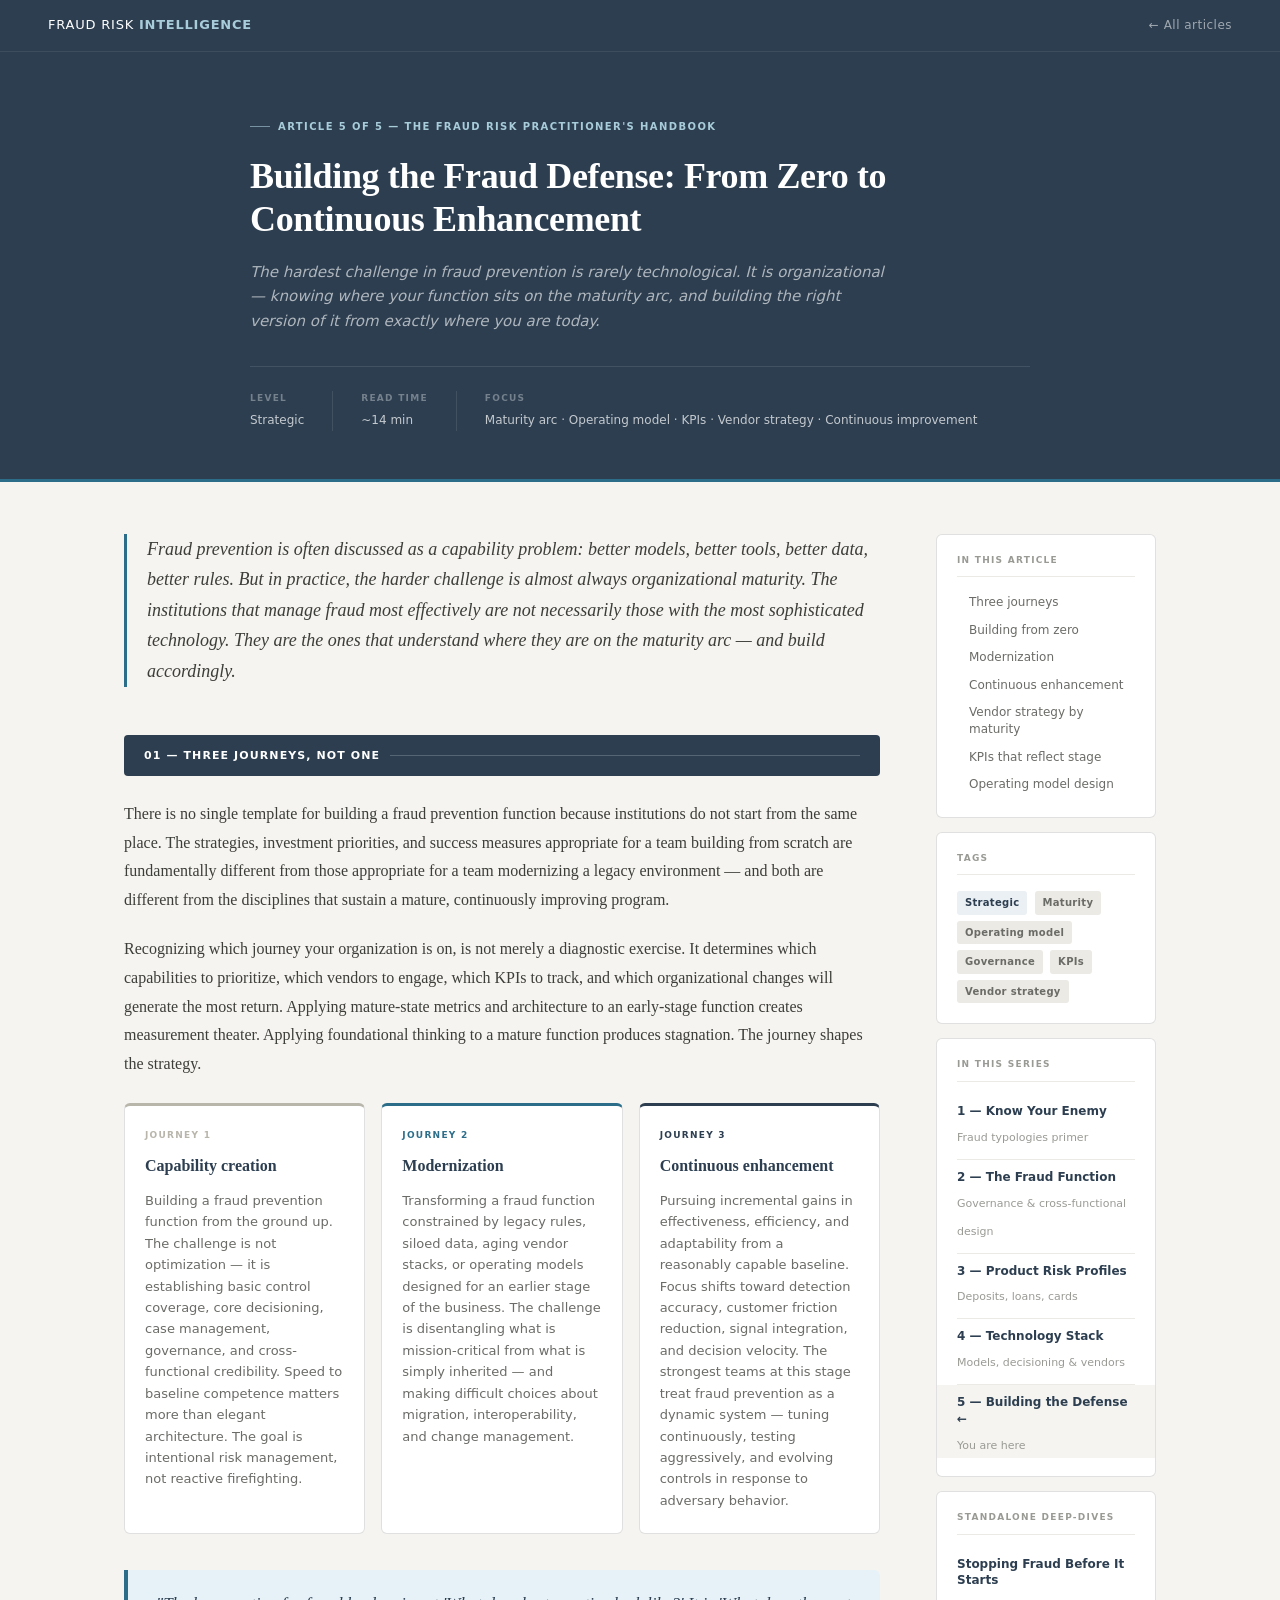
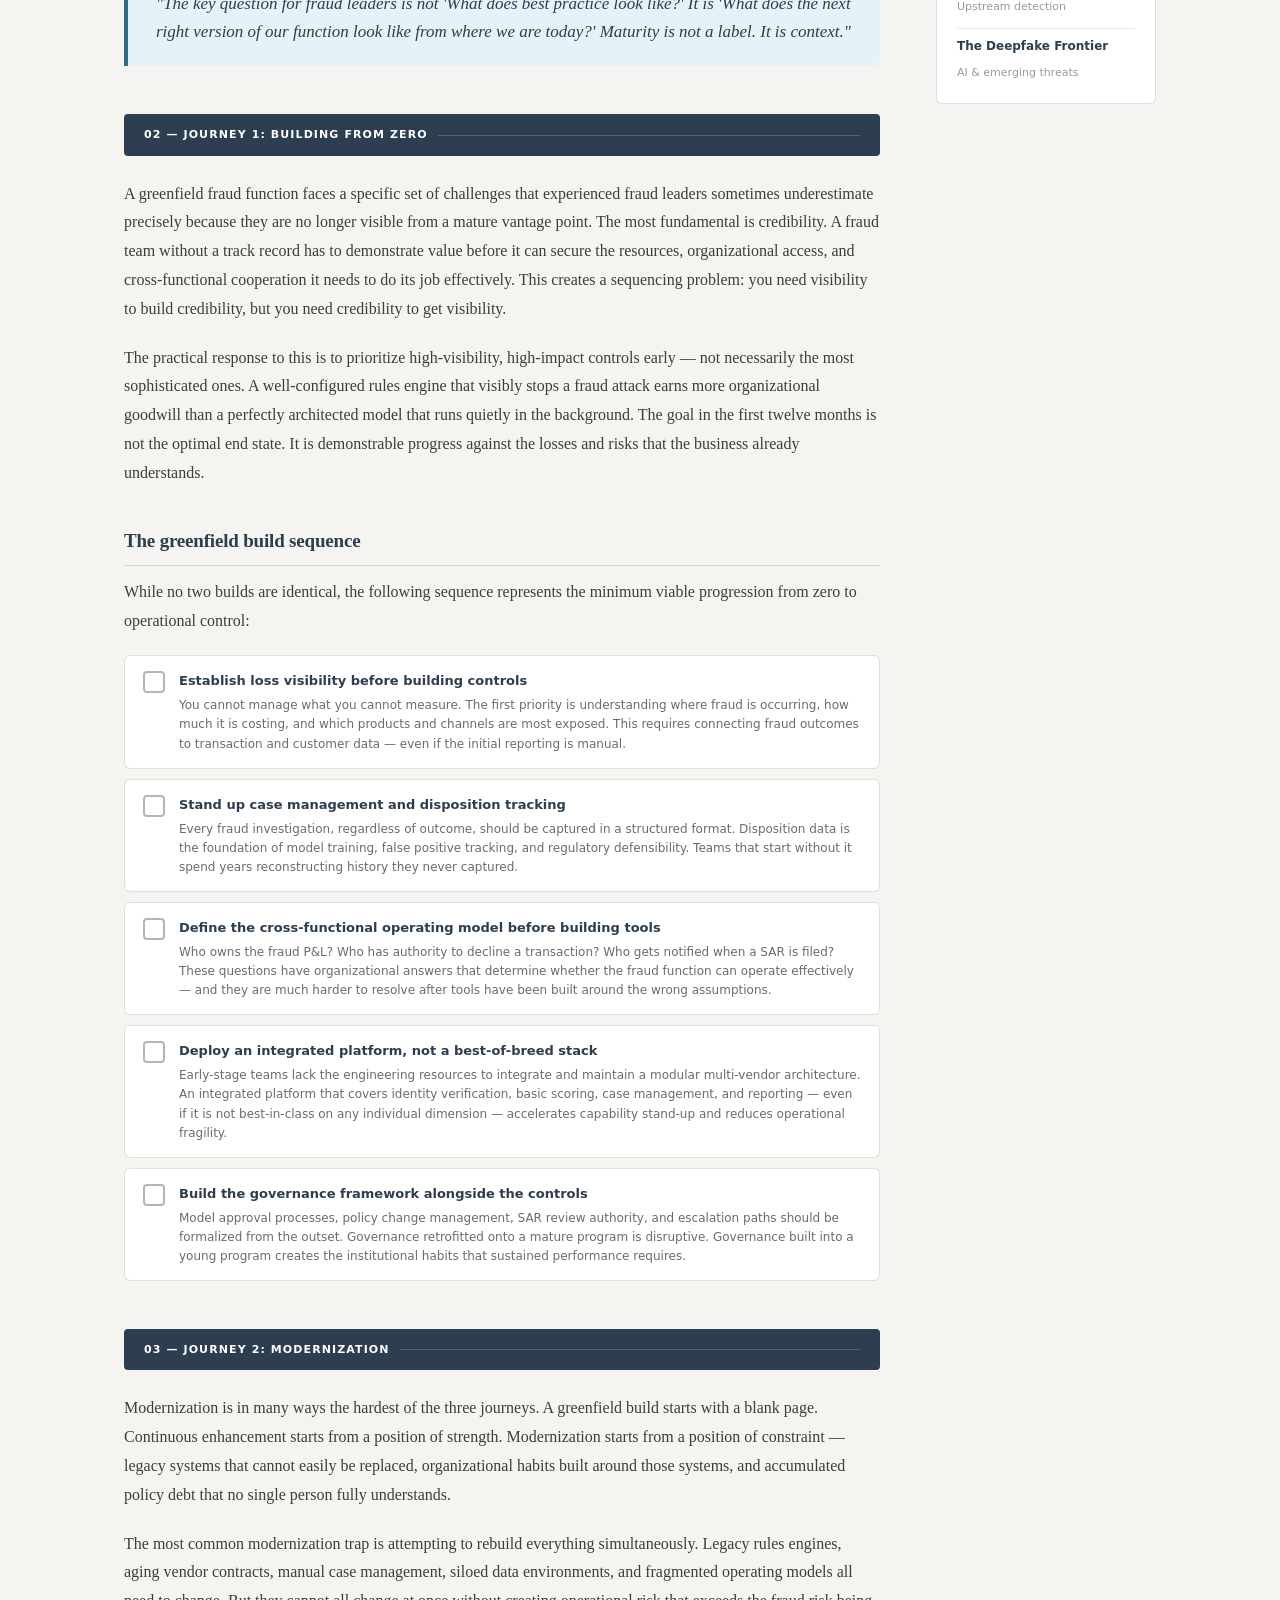
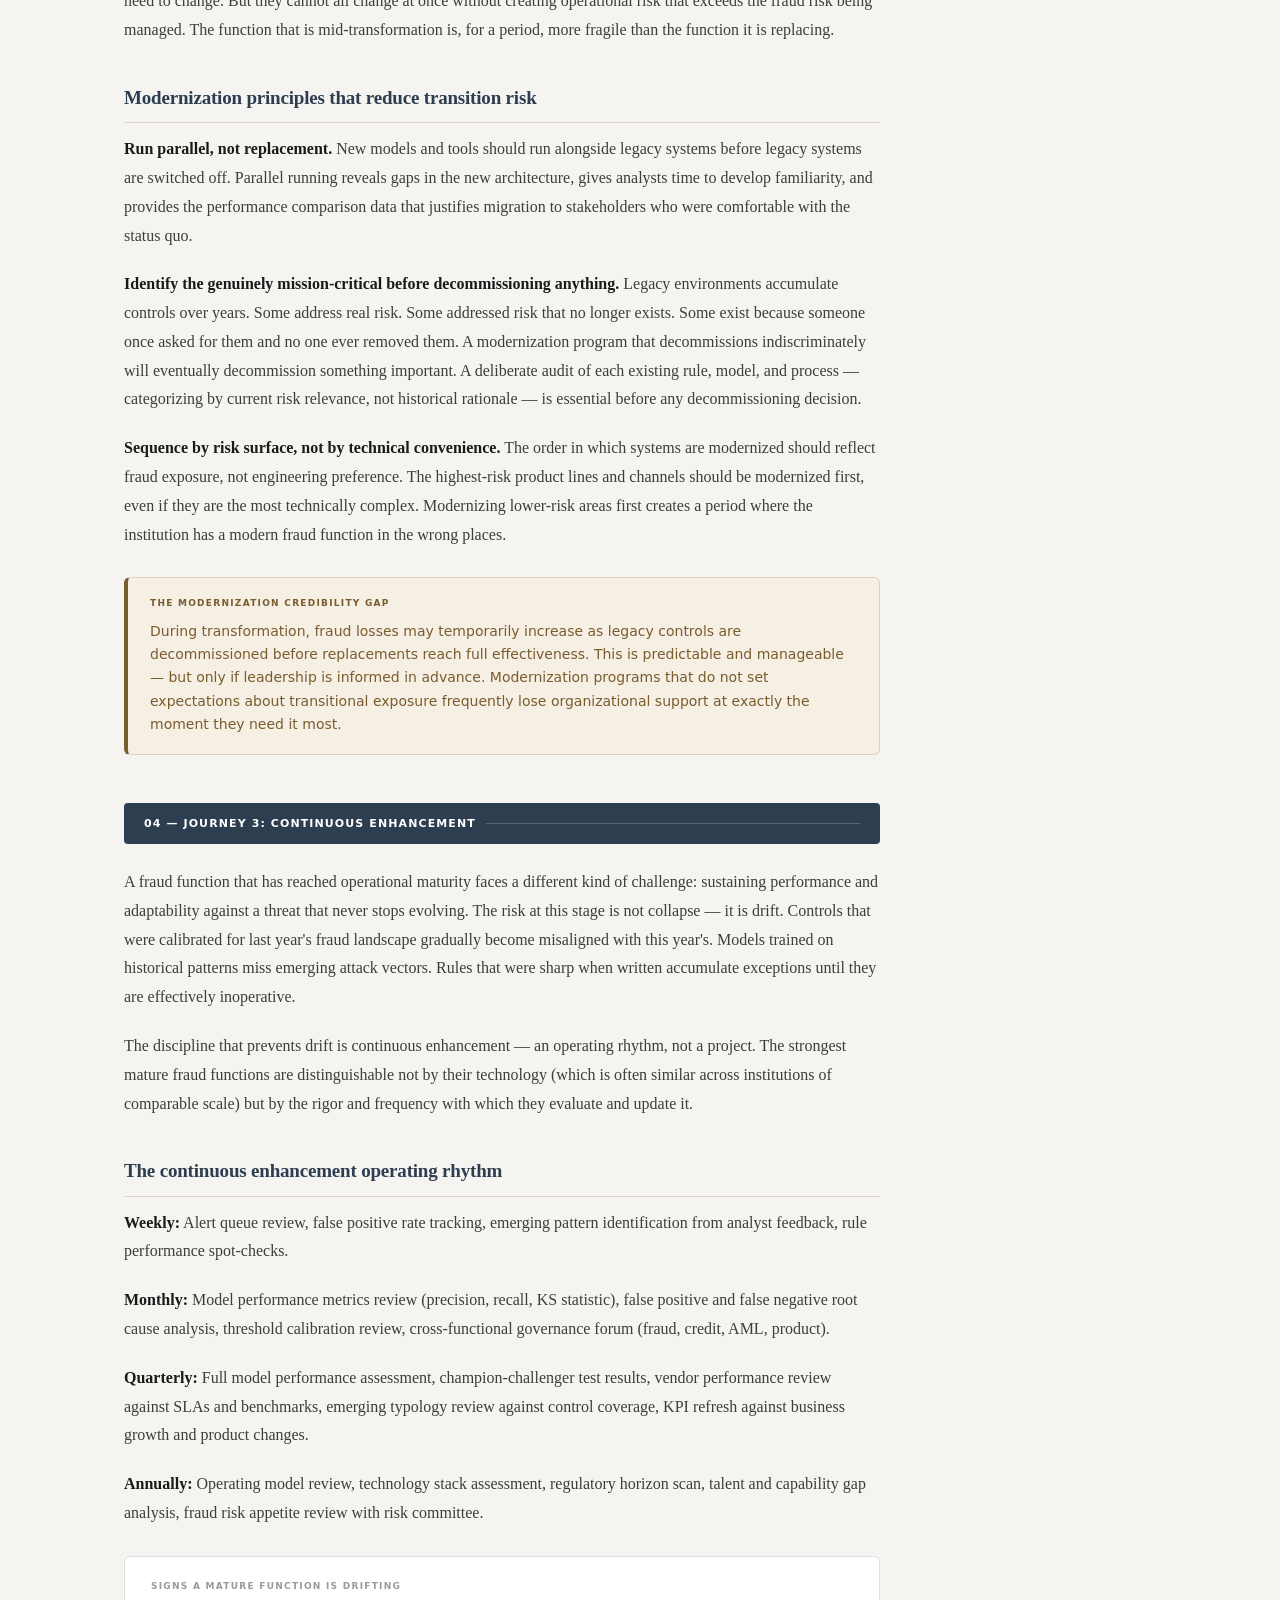
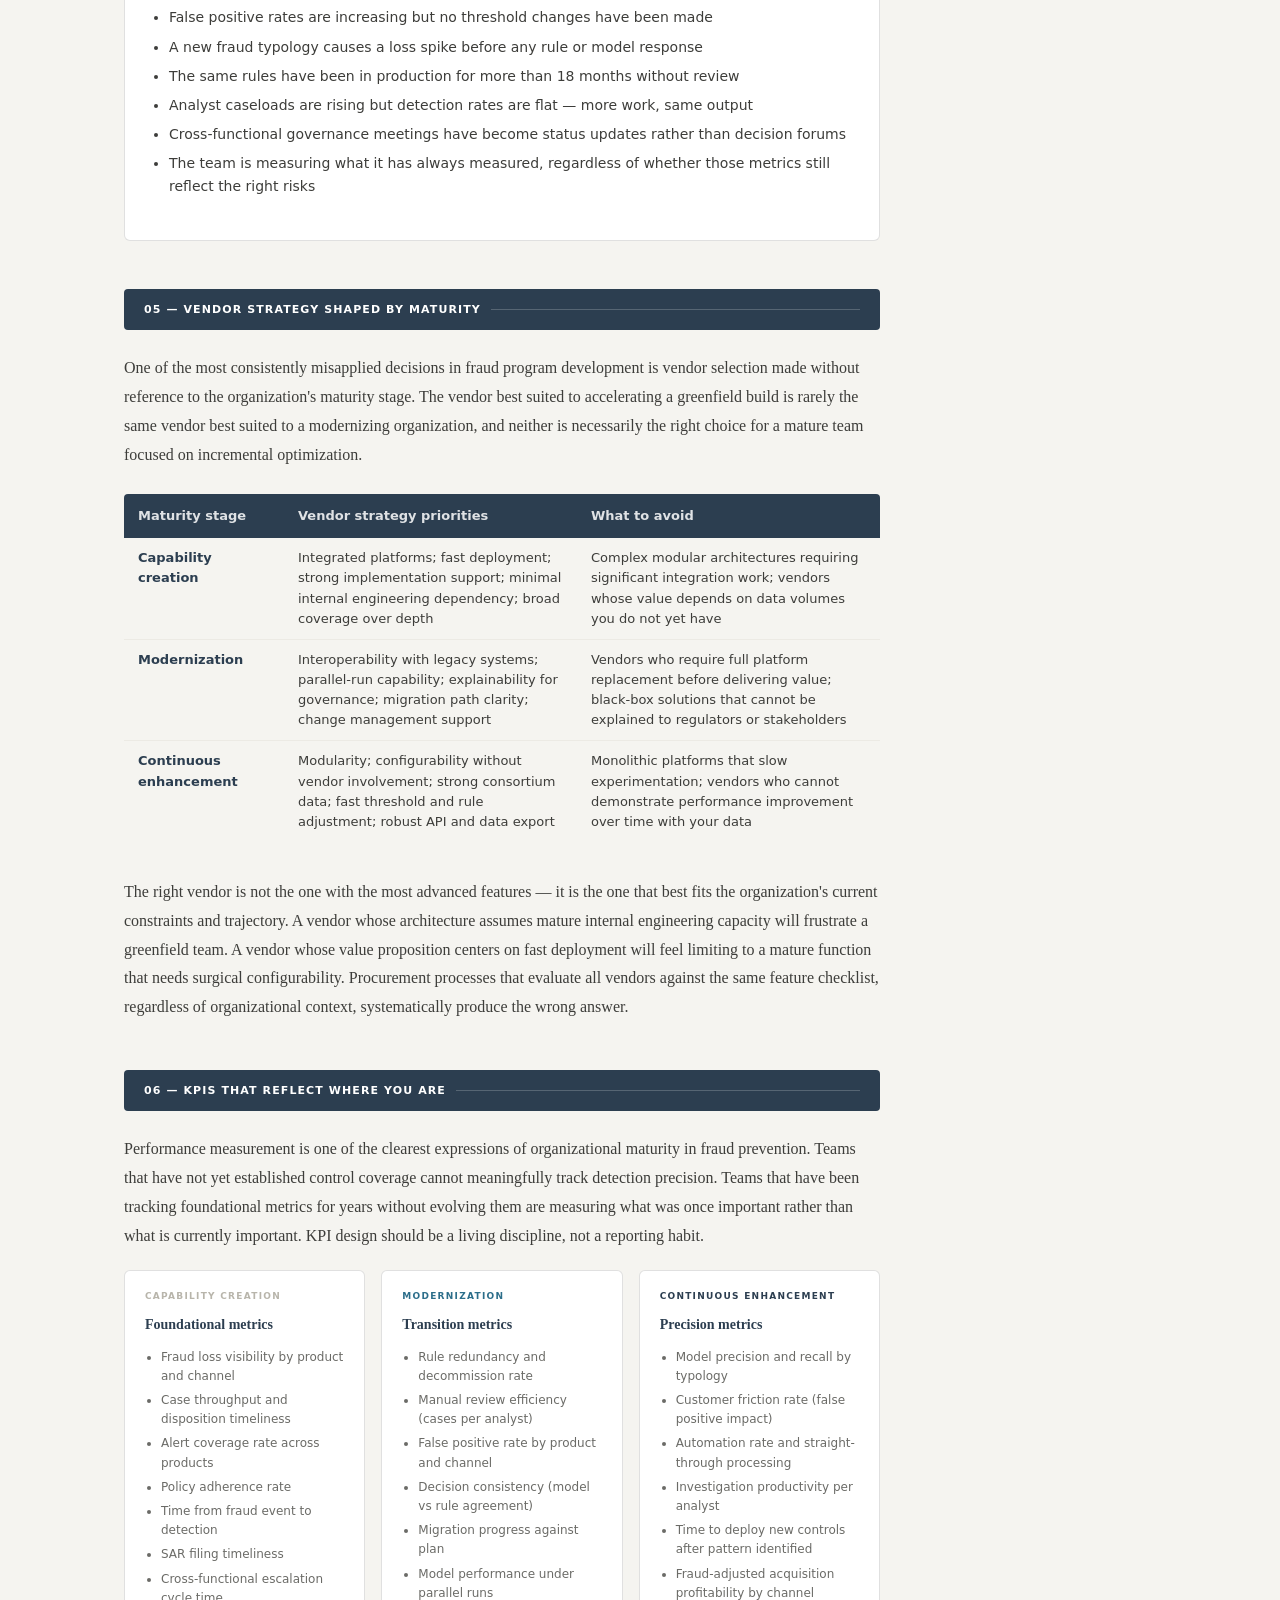
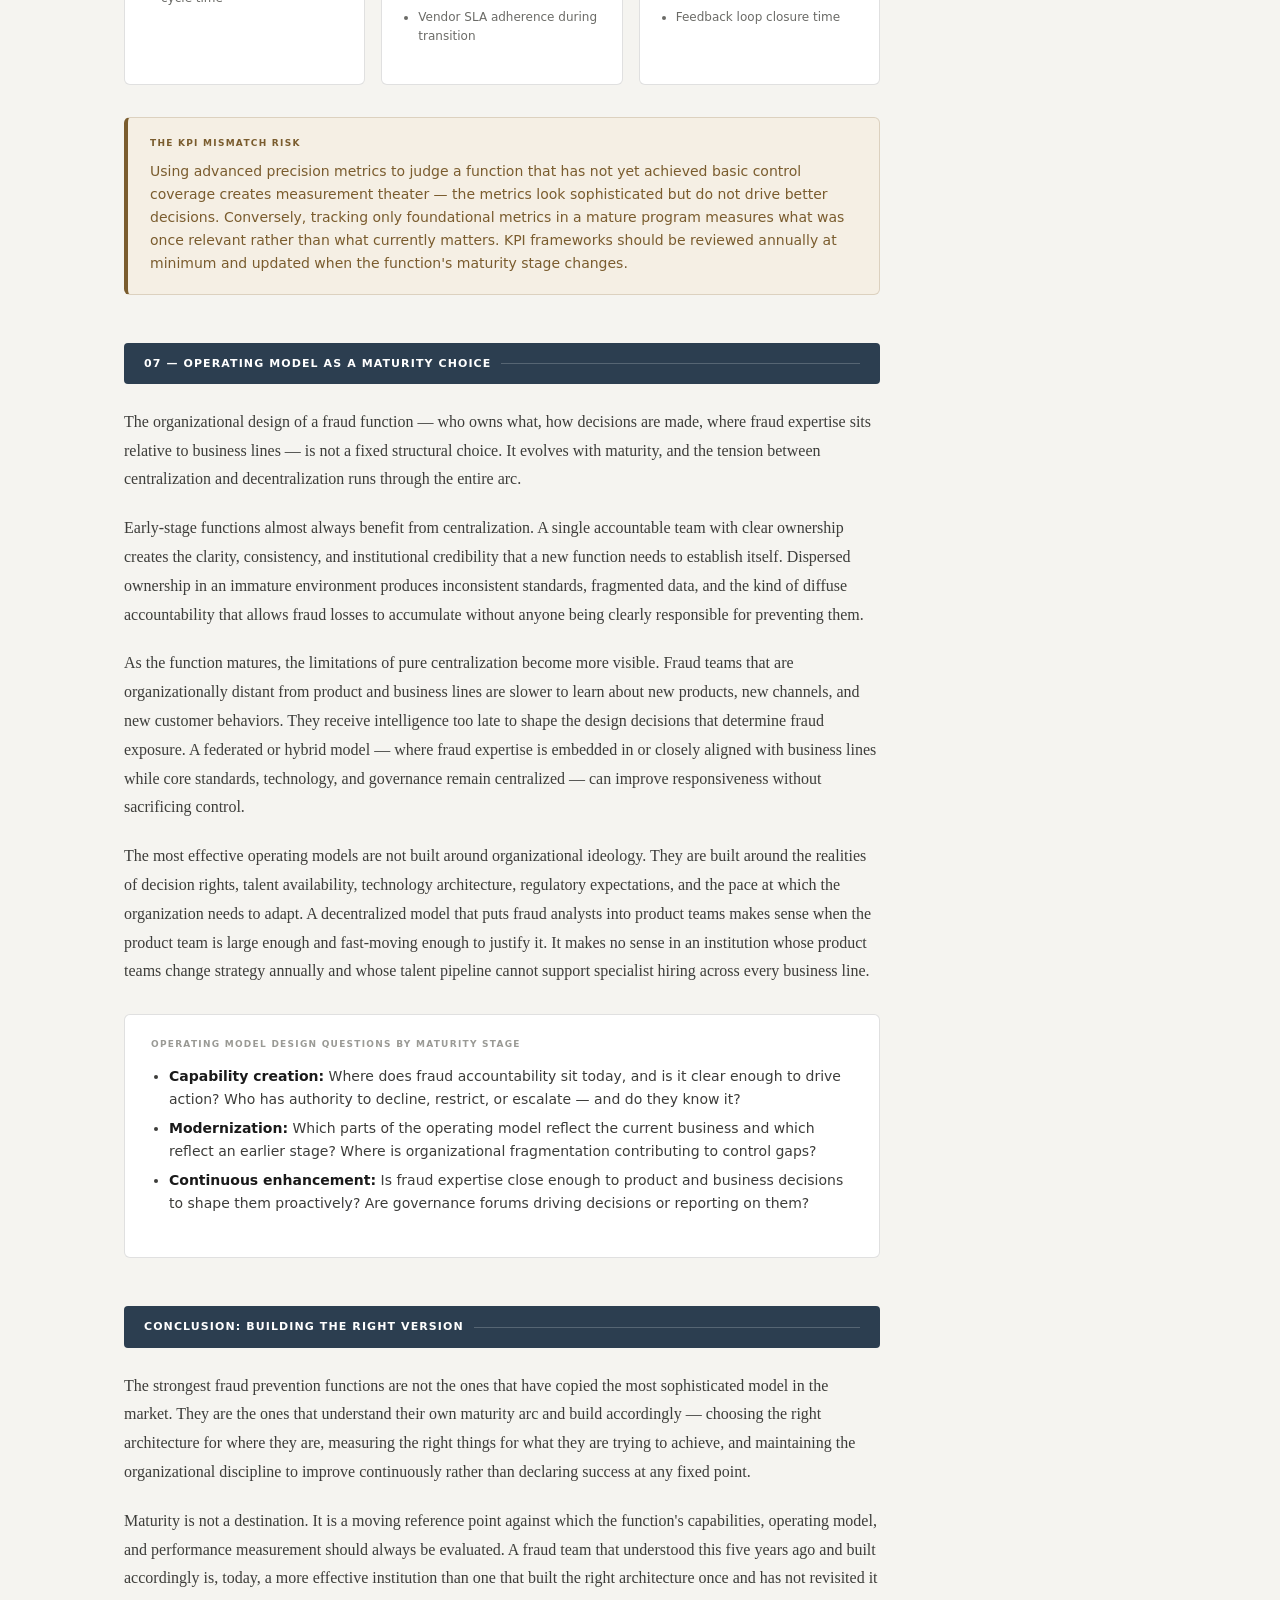
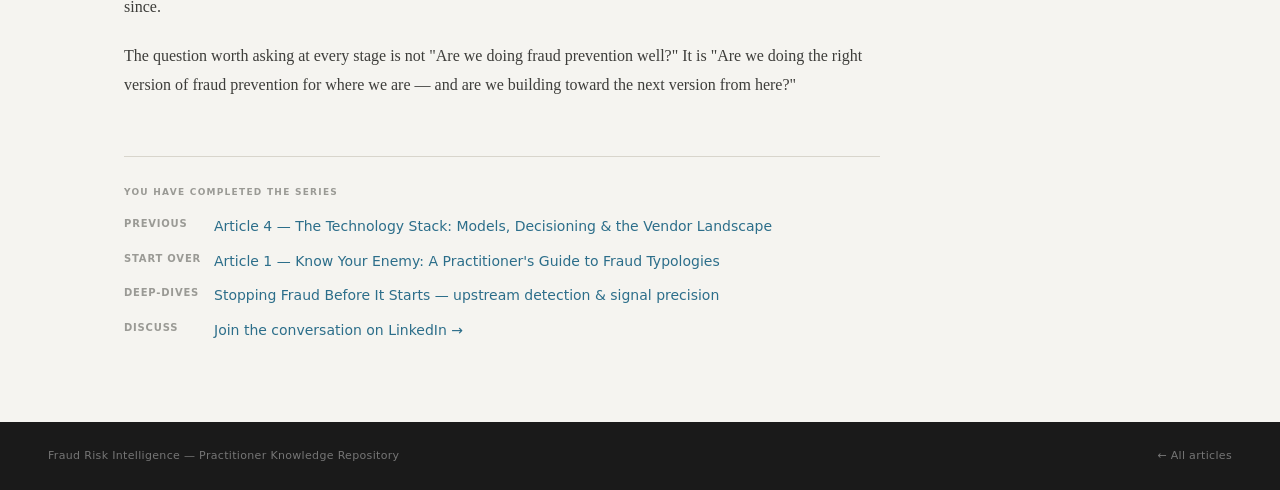
==== assets/articles/5. building-defenses.html @ d0ecc0cb "Add files via upload Article to layout fraud program development/maintenance and description of vari" ====
<!DOCTYPE html>
<html lang="en">
<head>
<meta charset="UTF-8">
<meta name="viewport" content="width=device-width, initial-scale=1.0">
<title>Building the Fraud Defense: From Zero to Continuous Enhancement — Fraud Risk Intelligence</title>
<style>
  :root {
    --ink:         #1A1A1A;
    --ink-mid:     #3D3D3A;
    --ink-muted:   #6B6B67;
    --ink-faint:   #9A9A95;
    --stone-50:    #F5F4F0;
    --stone-100:   #ECEAE4;
    --stone-200:   #D8D5CC;
    --stone-300:   #B8B5AB;
    --slate:       #2C3E50;
    --slate-light: #EBF0F5;
    --accent:      #2C6E8A;
    --accent-light:#E6F2F7;
    --accent-rule: #A8CCDA;
    --warm:        #7A5C2E;
    --warm-light:  #F5EFE4;
    --success:     #2D6A4F;
    --success-bg:  #EBF5F0;
    --border:      rgba(0,0,0,0.07);
    --border-mid:  rgba(0,0,0,0.12);
    --radius:      6px;
    --radius-sm:   4px;
  }
  * { box-sizing: border-box; margin: 0; padding: 0; }
  body { font-family: Georgia, "Times New Roman", serif; background: var(--stone-50); color: var(--ink); font-size: 16px; line-height: 1.75; }

  nav { background: var(--slate); padding: 0 48px; display: flex; align-items: center; justify-content: space-between; height: 52px; position: sticky; top: 0; z-index: 100; border-bottom: 1px solid rgba(255,255,255,0.08); }
  .nav-brand { color: #fff; font-size: 13px; font-weight: 400; letter-spacing: 0.06em; text-transform: uppercase; text-decoration: none; font-family: system-ui, sans-serif; }
  .nav-brand em { color: var(--accent-rule); font-style: normal; font-weight: 700; }
  .nav-back { color: rgba(255,255,255,0.55); font-size: 12px; text-decoration: none; font-family: system-ui, sans-serif; letter-spacing: 0.04em; transition: color 0.15s; }
  .nav-back:hover { color: rgba(255,255,255,0.9); }

  .article-header { background: var(--slate); padding: 56px 48px 48px; border-bottom: 3px solid var(--accent); }
  .header-inner { max-width: 780px; margin: 0 auto; }
  .header-series { display: inline-flex; align-items: center; gap: 8px; font-family: system-ui, sans-serif; font-size: 10px; font-weight: 700; letter-spacing: 0.14em; text-transform: uppercase; color: var(--accent-rule); margin-bottom: 20px; }
  .header-series::before { content: ''; display: block; width: 20px; height: 1px; background: var(--accent-rule); opacity: 0.6; }
  .article-header h1 { font-family: Georgia, serif; font-size: clamp(24px, 3.5vw, 36px); font-weight: 700; line-height: 1.2; color: #fff; letter-spacing: -0.01em; margin-bottom: 18px; }
  .article-header .deck { font-family: system-ui, sans-serif; font-size: 15px; line-height: 1.65; color: rgba(255,255,255,0.62); max-width: 640px; margin-bottom: 32px; font-style: italic; }
  .header-meta { display: flex; gap: 0; border-top: 1px solid rgba(255,255,255,0.1); padding-top: 24px; font-family: system-ui, sans-serif; }
  .meta-item { display: flex; flex-direction: column; gap: 3px; padding-right: 28px; margin-right: 28px; border-right: 1px solid rgba(255,255,255,0.1); }
  .meta-item:last-child { border-right: none; padding-right: 0; margin-right: 0; }
  .meta-label { font-size: 9px; font-weight: 700; letter-spacing: 0.14em; text-transform: uppercase; color: rgba(255,255,255,0.35); }
  .meta-value { font-size: 12px; color: rgba(255,255,255,0.72); font-weight: 500; }

  .page-layout { max-width: 1080px; margin: 0 auto; padding: 52px 24px 80px; display: grid; grid-template-columns: 1fr 220px; gap: 56px; align-items: start; }

  .prose { min-width: 0; }
  .prose .lead { font-size: 18px; line-height: 1.7; color: var(--ink-mid); border-left: 3px solid var(--accent); padding-left: 20px; margin-bottom: 36px; font-style: italic; }
  .prose h2 { font-family: Georgia, serif; font-size: 19px; font-weight: 700; color: var(--slate); margin: 36px 0 12px; padding-bottom: 8px; border-bottom: 1px solid var(--stone-200); letter-spacing: -0.01em; }
  .prose p { font-size: 16px; line-height: 1.8; color: var(--ink-mid); margin-bottom: 20px; }
  .prose ul { padding-left: 22px; margin-bottom: 20px; }
  .prose li { font-size: 15px; line-height: 1.75; color: var(--ink-mid); margin-bottom: 7px; }
  .prose strong { font-weight: 700; color: var(--ink); }

  .section-rule { background: var(--slate); color: #fff; padding: 11px 20px; border-radius: var(--radius-sm); margin: 48px 0 24px; font-family: system-ui, sans-serif; font-size: 11px; font-weight: 700; letter-spacing: 0.1em; text-transform: uppercase; display: flex; align-items: center; gap: 10px; }
  .section-rule::after { content: ''; flex: 1; height: 1px; background: rgba(255,255,255,0.2); }

  .pullquote { margin: 36px 0; padding: 20px 28px; border-left: 4px solid var(--accent); background: var(--accent-light); border-radius: 0 var(--radius) var(--radius) 0; font-style: italic; font-size: 17px; line-height: 1.65; color: var(--slate); }

  .callout { background: #fff; border: 1px solid var(--border-mid); border-radius: var(--radius); padding: 22px 26px; margin: 28px 0; }
  .callout-label { font-family: system-ui, sans-serif; font-size: 9px; font-weight: 700; letter-spacing: 0.14em; text-transform: uppercase; color: var(--ink-faint); margin-bottom: 12px; }
  .callout ul { padding-left: 18px; }
  .callout li { font-family: system-ui, sans-serif; font-size: 14px; color: var(--ink-mid); margin-bottom: 6px; line-height: 1.65; }

  /* Three journeys */
  .journey-grid { display: grid; grid-template-columns: repeat(3, 1fr); gap: 16px; margin: 24px 0 36px; }
  .journey-card { background: #fff; border: 1px solid var(--border-mid); border-radius: var(--radius); padding: 22px 20px; display: flex; flex-direction: column; }
  .journey-card.j1 { border-top: 3px solid var(--stone-300); }
  .journey-card.j2 { border-top: 3px solid var(--accent); }
  .journey-card.j3 { border-top: 3px solid var(--slate); }
  .journey-num { font-family: system-ui, sans-serif; font-size: 9px; font-weight: 700; letter-spacing: 0.14em; text-transform: uppercase; margin-bottom: 8px; }
  .journey-card.j1 .journey-num { color: var(--stone-300); }
  .journey-card.j2 .journey-num { color: var(--accent); }
  .journey-card.j3 .journey-num { color: var(--slate); }
  .journey-title { font-family: Georgia, serif; font-size: 16px; font-weight: 700; color: var(--slate); margin-bottom: 10px; }
  .journey-desc { font-family: system-ui, sans-serif; font-size: 13px; color: var(--ink-muted); line-height: 1.65; flex: 1; }

  /* Maturity comparison table */
  .maturity-table { width: 100%; border-collapse: collapse; margin: 24px 0 36px; font-family: system-ui, sans-serif; font-size: 13px; }
  .maturity-table th { background: var(--slate); color: rgba(255,255,255,0.85); font-weight: 600; padding: 11px 14px; text-align: left; }
  .maturity-table th:first-child { border-radius: var(--radius-sm) 0 0 0; width: 160px; }
  .maturity-table th:last-child  { border-radius: 0 var(--radius-sm) 0 0; }
  .maturity-table td { padding: 10px 14px; border-bottom: 1px solid var(--stone-100); color: var(--ink-mid); vertical-align: top; line-height: 1.55; }
  .maturity-table tr:last-child td { border-bottom: none; }
  .maturity-table tr:nth-child(even) td { background: var(--stone-50); }
  .maturity-table td:first-child { font-weight: 700; color: var(--slate); }

  /* KPI cards */
  .kpi-grid { display: grid; grid-template-columns: repeat(3, 1fr); gap: 16px; margin: 20px 0 32px; }
  .kpi-card { background: #fff; border: 1px solid var(--border-mid); border-radius: var(--radius); padding: 18px 20px; }
  .kpi-card-label { font-family: system-ui, sans-serif; font-size: 9px; font-weight: 700; letter-spacing: 0.14em; text-transform: uppercase; margin-bottom: 8px; }
  .kpi-card.k1 .kpi-card-label { color: var(--stone-300); }
  .kpi-card.k2 .kpi-card-label { color: var(--accent); }
  .kpi-card.k3 .kpi-card-label { color: var(--slate); }
  .kpi-card h4 { font-family: Georgia, serif; font-size: 14px; font-weight: 700; color: var(--slate); margin-bottom: 10px; }
  .kpi-card ul { padding-left: 16px; }
  .kpi-card li { font-family: system-ui, sans-serif; font-size: 12px; color: var(--ink-muted); margin-bottom: 5px; line-height: 1.6; }

  /* Warning callout */
  .warning-callout { background: var(--warm-light); border: 1px solid rgba(122,92,46,0.2); border-left: 4px solid var(--warm); border-radius: var(--radius); padding: 18px 22px; margin: 28px 0; }
  .warning-callout .callout-label { color: var(--warm); font-family: system-ui, sans-serif; font-size: 9px; font-weight: 700; letter-spacing: 0.14em; text-transform: uppercase; margin-bottom: 8px; }
  .warning-callout p { font-family: system-ui, sans-serif; font-size: 14px; color: var(--warm); line-height: 1.65; margin: 0; }

  /* Checklist for greenfield */
  .checklist { display: flex; flex-direction: column; gap: 10px; margin: 20px 0 32px; }
  .checklist-item { display: flex; gap: 14px; align-items: flex-start; background: #fff; border: 1px solid var(--border-mid); border-radius: var(--radius); padding: 14px 18px; }
  .checklist-icon { flex-shrink: 0; width: 22px; height: 22px; border: 2px solid var(--stone-300); border-radius: 4px; margin-top: 1px; }
  .checklist-body h5 { font-family: system-ui, sans-serif; font-size: 13px; font-weight: 700; color: var(--slate); margin-bottom: 3px; }
  .checklist-body p { font-family: system-ui, sans-serif; font-size: 12px; color: var(--ink-muted); line-height: 1.6; margin: 0; }

  /* Article footer */
  .article-footer { margin-top: 56px; padding-top: 28px; border-top: 1px solid var(--stone-200); }
  .footer-label { font-family: system-ui, sans-serif; font-size: 9px; font-weight: 700; letter-spacing: 0.14em; text-transform: uppercase; color: var(--ink-faint); margin-bottom: 14px; }
  .footer-links { display: flex; flex-direction: column; gap: 10px; }
  .footer-link { display: flex; align-items: flex-start; gap: 10px; }
  .footer-link-label { font-family: system-ui, sans-serif; font-size: 10px; font-weight: 700; text-transform: uppercase; letter-spacing: 0.08em; color: var(--ink-faint); min-width: 80px; padding-top: 1px; }
  .footer-link-title { font-family: system-ui, sans-serif; font-size: 14px; color: var(--accent); font-weight: 500; text-decoration: none; }
  .footer-link-title:hover { text-decoration: underline; }

  /* Sidebar */
  .sidebar { position: sticky; top: 72px; font-family: system-ui, sans-serif; }
  .sidebar-block { background: #fff; border: 1px solid var(--border-mid); border-radius: var(--radius); padding: 18px 20px; margin-bottom: 14px; }
  .sidebar-block h4 { font-size: 9px; font-weight: 700; letter-spacing: 0.14em; text-transform: uppercase; color: var(--ink-faint); margin-bottom: 12px; padding-bottom: 8px; border-bottom: 1px solid var(--stone-100); }
  .toc-link { display: block; font-size: 12px; color: var(--ink-muted); text-decoration: none; padding: 5px 0 5px 10px; border-left: 2px solid transparent; line-height: 1.45; transition: all 0.15s; }
  .toc-link:hover { color: var(--accent); border-left-color: var(--accent-rule); }
  .toc-link.active { color: var(--accent); border-left-color: var(--accent); font-weight: 600; }
  .tag { display: inline-block; font-size: 10px; padding: 3px 8px; border-radius: 3px; font-weight: 600; margin: 2px 2px 2px 0; letter-spacing: 0.03em; }
  .tag-strat  { background: var(--slate-light); color: var(--slate); }
  .tag-topic  { background: var(--stone-100);   color: var(--ink-muted); }
  .rel-link { display: block; text-decoration: none; padding: 9px 0; border-bottom: 1px solid var(--stone-100); }
  .rel-link:last-child { border-bottom: none; padding-bottom: 0; }
  .rel-link-title { font-size: 12px; font-weight: 600; color: var(--slate); display: block; margin-bottom: 2px; line-height: 1.4; }
  .rel-link-sub { font-size: 11px; color: var(--ink-faint); }
  .rel-link:hover .rel-link-title { color: var(--accent); }
  .current-article { background: var(--stone-50); margin: 0 -20px; padding: 9px 20px; }

  footer { background: var(--ink); color: rgba(255,255,255,0.4); padding: 24px 48px; font-size: 11px; font-family: system-ui, sans-serif; display: flex; justify-content: space-between; align-items: center; flex-wrap: wrap; gap: 12px; letter-spacing: 0.03em; }
  footer a { color: rgba(255,255,255,0.4); text-decoration: none; }
  footer a:hover { color: rgba(255,255,255,0.8); }

  @media (max-width: 740px) {
    nav { padding: 0 16px; } .article-header { padding: 36px 16px 32px; }
    .page-layout { grid-template-columns: 1fr; padding: 32px 16px 60px; }
    .sidebar { position: static; }
    .journey-grid, .kpi-grid { grid-template-columns: 1fr; }
    footer { padding: 20px 16px; }
  }
</style>
</head>
<body>

<nav>
  <a class="nav-brand" href="../index.html">Fraud Risk <em>Intelligence</em></a>
  <a class="nav-back" href="../index.html">← All articles</a>
</nav>

<div class="article-header">
  <div class="header-inner">
    <div class="header-series">Article 5 of 5 — The Fraud Risk Practitioner's Handbook</div>
    <h1>Building the Fraud Defense: From Zero to Continuous Enhancement</h1>
    <p class="deck">The hardest challenge in fraud prevention is rarely technological. It is organizational — knowing where your function sits on the maturity arc, and building the right version of it from exactly where you are today.</p>
    <div class="header-meta">
      <div class="meta-item"><span class="meta-label">Level</span><span class="meta-value">Strategic</span></div>
      <div class="meta-item"><span class="meta-label">Read time</span><span class="meta-value">~14 min</span></div>
      <div class="meta-item"><span class="meta-label">Focus</span><span class="meta-value">Maturity arc · Operating model · KPIs · Vendor strategy · Continuous improvement</span></div>
    </div>
  </div>
</div>

<div class="page-layout">
<article class="prose">

  <p class="lead">Fraud prevention is often discussed as a capability problem: better models, better tools, better data, better rules. But in practice, the harder challenge is almost always organizational maturity. The institutions that manage fraud most effectively are not necessarily those with the most sophisticated technology. They are the ones that understand where they are on the maturity arc — and build accordingly.</p>

  <!-- S1 -->
  <div class="section-rule" id="s1">01 — Three journeys, not one</div>

  <p>There is no single template for building a fraud prevention function because institutions do not start from the same place. The strategies, investment priorities, and success measures appropriate for a team building from scratch are fundamentally different from those appropriate for a team modernizing a legacy environment — and both are different from the disciplines that sustain a mature, continuously improving program.</p>

  <p>Recognizing which journey your organization is on, is not merely a diagnostic exercise. It determines which capabilities to prioritize, which vendors to engage, which KPIs to track, and which organizational changes will generate the most return. Applying mature-state metrics and architecture to an early-stage function creates measurement theater. Applying foundational thinking to a mature function produces stagnation. The journey shapes the strategy.</p>

  <div class="journey-grid">
    <div class="journey-card j1">
      <div class="journey-num">Journey 1</div>
      <div class="journey-title">Capability creation</div>
      <div class="journey-desc">Building a fraud prevention function from the ground up. The challenge is not optimization — it is establishing basic control coverage, core decisioning, case management, governance, and cross-functional credibility. Speed to baseline competence matters more than elegant architecture. The goal is intentional risk management, not reactive firefighting.</div>
    </div>
    <div class="journey-card j2">
      <div class="journey-num">Journey 2</div>
      <div class="journey-title">Modernization</div>
      <div class="journey-desc">Transforming a fraud function constrained by legacy rules, siloed data, aging vendor stacks, or operating models designed for an earlier stage of the business. The challenge is disentangling what is mission-critical from what is simply inherited — and making difficult choices about migration, interoperability, and change management.</div>
    </div>
    <div class="journey-card j3">
      <div class="journey-num">Journey 3</div>
      <div class="journey-title">Continuous enhancement</div>
      <div class="journey-desc">Pursuing incremental gains in effectiveness, efficiency, and adaptability from a reasonably capable baseline. Focus shifts toward detection accuracy, customer friction reduction, signal integration, and decision velocity. The strongest teams at this stage treat fraud prevention as a dynamic system — tuning continuously, testing aggressively, and evolving controls in response to adversary behavior.</div>
    </div>
  </div>

  <div class="pullquote">"The key question for fraud leaders is not 'What does best practice look like?' It is 'What does the next right version of our function look like from where we are today?' Maturity is not a label. It is context."</div>

  <!-- S2 -->
  <div class="section-rule" id="s2">02 — Journey 1: building from zero</div>

  <p>A greenfield fraud function faces a specific set of challenges that experienced fraud leaders sometimes underestimate precisely because they are no longer visible from a mature vantage point. The most fundamental is credibility. A fraud team without a track record has to demonstrate value before it can secure the resources, organizational access, and cross-functional cooperation it needs to do its job effectively. This creates a sequencing problem: you need visibility to build credibility, but you need credibility to get visibility.</p>

  <p>The practical response to this is to prioritize high-visibility, high-impact controls early — not necessarily the most sophisticated ones. A well-configured rules engine that visibly stops a fraud attack earns more organizational goodwill than a perfectly architected model that runs quietly in the background. The goal in the first twelve months is not the optimal end state. It is demonstrable progress against the losses and risks that the business already understands.</p>

  <h2>The greenfield build sequence</h2>
  <p>While no two builds are identical, the following sequence represents the minimum viable progression from zero to operational control:</p>

  <div class="checklist">
    <div class="checklist-item">
      <div class="checklist-icon"></div>
      <div class="checklist-body">
        <h5>Establish loss visibility before building controls</h5>
        <p>You cannot manage what you cannot measure. The first priority is understanding where fraud is occurring, how much it is costing, and which products and channels are most exposed. This requires connecting fraud outcomes to transaction and customer data — even if the initial reporting is manual.</p>
      </div>
    </div>
    <div class="checklist-item">
      <div class="checklist-icon"></div>
      <div class="checklist-body">
        <h5>Stand up case management and disposition tracking</h5>
        <p>Every fraud investigation, regardless of outcome, should be captured in a structured format. Disposition data is the foundation of model training, false positive tracking, and regulatory defensibility. Teams that start without it spend years reconstructing history they never captured.</p>
      </div>
    </div>
    <div class="checklist-item">
      <div class="checklist-icon"></div>
      <div class="checklist-body">
        <h5>Define the cross-functional operating model before building tools</h5>
        <p>Who owns the fraud P&amp;L? Who has authority to decline a transaction? Who gets notified when a SAR is filed? These questions have organizational answers that determine whether the fraud function can operate effectively — and they are much harder to resolve after tools have been built around the wrong assumptions.</p>
      </div>
    </div>
    <div class="checklist-item">
      <div class="checklist-icon"></div>
      <div class="checklist-body">
        <h5>Deploy an integrated platform, not a best-of-breed stack</h5>
        <p>Early-stage teams lack the engineering resources to integrate and maintain a modular multi-vendor architecture. An integrated platform that covers identity verification, basic scoring, case management, and reporting — even if it is not best-in-class on any individual dimension — accelerates capability stand-up and reduces operational fragility.</p>
      </div>
    </div>
    <div class="checklist-item">
      <div class="checklist-icon"></div>
      <div class="checklist-body">
        <h5>Build the governance framework alongside the controls</h5>
        <p>Model approval processes, policy change management, SAR review authority, and escalation paths should be formalized from the outset. Governance retrofitted onto a mature program is disruptive. Governance built into a young program creates the institutional habits that sustained performance requires.</p>
      </div>
    </div>
  </div>

  <!-- S3 -->
  <div class="section-rule" id="s3">03 — Journey 2: modernization</div>

  <p>Modernization is in many ways the hardest of the three journeys. A greenfield build starts with a blank page. Continuous enhancement starts from a position of strength. Modernization starts from a position of constraint — legacy systems that cannot easily be replaced, organizational habits built around those systems, and accumulated policy debt that no single person fully understands.</p>

  <p>The most common modernization trap is attempting to rebuild everything simultaneously. Legacy rules engines, aging vendor contracts, manual case management, siloed data environments, and fragmented operating models all need to change. But they cannot all change at once without creating operational risk that exceeds the fraud risk being managed. The function that is mid-transformation is, for a period, more fragile than the function it is replacing.</p>

  <h2>Modernization principles that reduce transition risk</h2>

  <p><strong>Run parallel, not replacement.</strong> New models and tools should run alongside legacy systems before legacy systems are switched off. Parallel running reveals gaps in the new architecture, gives analysts time to develop familiarity, and provides the performance comparison data that justifies migration to stakeholders who were comfortable with the status quo.</p>

  <p><strong>Identify the genuinely mission-critical before decommissioning anything.</strong> Legacy environments accumulate controls over years. Some address real risk. Some addressed risk that no longer exists. Some exist because someone once asked for them and no one ever removed them. A modernization program that decommissions indiscriminately will eventually decommission something important. A deliberate audit of each existing rule, model, and process — categorizing by current risk relevance, not historical rationale — is essential before any decommissioning decision.</p>

  <p><strong>Sequence by risk surface, not by technical convenience.</strong> The order in which systems are modernized should reflect fraud exposure, not engineering preference. The highest-risk product lines and channels should be modernized first, even if they are the most technically complex. Modernizing lower-risk areas first creates a period where the institution has a modern fraud function in the wrong places.</p>

  <div class="warning-callout">
    <div class="callout-label">The modernization credibility gap</div>
    <p>During transformation, fraud losses may temporarily increase as legacy controls are decommissioned before replacements reach full effectiveness. This is predictable and manageable — but only if leadership is informed in advance. Modernization programs that do not set expectations about transitional exposure frequently lose organizational support at exactly the moment they need it most.</p>
  </div>

  <!-- S4 -->
  <div class="section-rule" id="s4">04 — Journey 3: continuous enhancement</div>

  <p>A fraud function that has reached operational maturity faces a different kind of challenge: sustaining performance and adaptability against a threat that never stops evolving. The risk at this stage is not collapse — it is drift. Controls that were calibrated for last year's fraud landscape gradually become misaligned with this year's. Models trained on historical patterns miss emerging attack vectors. Rules that were sharp when written accumulate exceptions until they are effectively inoperative.</p>

  <p>The discipline that prevents drift is continuous enhancement — an operating rhythm, not a project. The strongest mature fraud functions are distinguishable not by their technology (which is often similar across institutions of comparable scale) but by the rigor and frequency with which they evaluate and update it.</p>

  <h2>The continuous enhancement operating rhythm</h2>

  <p><strong>Weekly:</strong> Alert queue review, false positive rate tracking, emerging pattern identification from analyst feedback, rule performance spot-checks.</p>

  <p><strong>Monthly:</strong> Model performance metrics review (precision, recall, KS statistic), false positive and false negative root cause analysis, threshold calibration review, cross-functional governance forum (fraud, credit, AML, product).</p>

  <p><strong>Quarterly:</strong> Full model performance assessment, champion-challenger test results, vendor performance review against SLAs and benchmarks, emerging typology review against control coverage, KPI refresh against business growth and product changes.</p>

  <p><strong>Annually:</strong> Operating model review, technology stack assessment, regulatory horizon scan, talent and capability gap analysis, fraud risk appetite review with risk committee.</p>

  <div class="callout">
    <div class="callout-label">Signs a mature function is drifting</div>
    <ul>
      <li>False positive rates are increasing but no threshold changes have been made</li>
      <li>A new fraud typology causes a loss spike before any rule or model response</li>
      <li>The same rules have been in production for more than 18 months without review</li>
      <li>Analyst caseloads are rising but detection rates are flat — more work, same output</li>
      <li>Cross-functional governance meetings have become status updates rather than decision forums</li>
      <li>The team is measuring what it has always measured, regardless of whether those metrics still reflect the right risks</li>
    </ul>
  </div>

  <!-- S5 -->
  <div class="section-rule" id="s5">05 — Vendor strategy shaped by maturity</div>

  <p>One of the most consistently misapplied decisions in fraud program development is vendor selection made without reference to the organization's maturity stage. The vendor best suited to accelerating a greenfield build is rarely the same vendor best suited to a modernizing organization, and neither is necessarily the right choice for a mature team focused on incremental optimization.</p>

  <table class="maturity-table">
    <thead>
      <tr>
        <th>Maturity stage</th>
        <th>Vendor strategy priorities</th>
        <th>What to avoid</th>
      </tr>
    </thead>
    <tbody>
      <tr>
        <td>Capability creation</td>
        <td>Integrated platforms; fast deployment; strong implementation support; minimal internal engineering dependency; broad coverage over depth</td>
        <td>Complex modular architectures requiring significant integration work; vendors whose value depends on data volumes you do not yet have</td>
      </tr>
      <tr>
        <td>Modernization</td>
        <td>Interoperability with legacy systems; parallel-run capability; explainability for governance; migration path clarity; change management support</td>
        <td>Vendors who require full platform replacement before delivering value; black-box solutions that cannot be explained to regulators or stakeholders</td>
      </tr>
      <tr>
        <td>Continuous enhancement</td>
        <td>Modularity; configurability without vendor involvement; strong consortium data; fast threshold and rule adjustment; robust API and data export</td>
        <td>Monolithic platforms that slow experimentation; vendors who cannot demonstrate performance improvement over time with your data</td>
      </tr>
    </tbody>
  </table>

  <p>The right vendor is not the one with the most advanced features — it is the one that best fits the organization's current constraints and trajectory. A vendor whose architecture assumes mature internal engineering capacity will frustrate a greenfield team. A vendor whose value proposition centers on fast deployment will feel limiting to a mature function that needs surgical configurability. Procurement processes that evaluate all vendors against the same feature checklist, regardless of organizational context, systematically produce the wrong answer.</p>

  <!-- S6 -->
  <div class="section-rule" id="s6">06 — KPIs that reflect where you are</div>

  <p>Performance measurement is one of the clearest expressions of organizational maturity in fraud prevention. Teams that have not yet established control coverage cannot meaningfully track detection precision. Teams that have been tracking foundational metrics for years without evolving them are measuring what was once important rather than what is currently important. KPI design should be a living discipline, not a reporting habit.</p>

  <div class="kpi-grid">
    <div class="kpi-card k1">
      <div class="kpi-card-label">Capability creation</div>
      <h4>Foundational metrics</h4>
      <ul>
        <li>Fraud loss visibility by product and channel</li>
        <li>Case throughput and disposition timeliness</li>
        <li>Alert coverage rate across products</li>
        <li>Policy adherence rate</li>
        <li>Time from fraud event to detection</li>
        <li>SAR filing timeliness</li>
        <li>Cross-functional escalation cycle time</li>
      </ul>
    </div>
    <div class="kpi-card k2">
      <div class="kpi-card-label">Modernization</div>
      <h4>Transition metrics</h4>
      <ul>
        <li>Rule redundancy and decommission rate</li>
        <li>Manual review efficiency (cases per analyst)</li>
        <li>False positive rate by product and channel</li>
        <li>Decision consistency (model vs rule agreement)</li>
        <li>Migration progress against plan</li>
        <li>Model performance under parallel runs</li>
        <li>Vendor SLA adherence during transition</li>
      </ul>
    </div>
    <div class="kpi-card k3">
      <div class="kpi-card-label">Continuous enhancement</div>
      <h4>Precision metrics</h4>
      <ul>
        <li>Model precision and recall by typology</li>
        <li>Customer friction rate (false positive impact)</li>
        <li>Automation rate and straight-through processing</li>
        <li>Investigation productivity per analyst</li>
        <li>Time to deploy new controls after pattern identified</li>
        <li>Fraud-adjusted acquisition profitability by channel</li>
        <li>Feedback loop closure time</li>
      </ul>
    </div>
  </div>

  <div class="warning-callout">
    <div class="callout-label">The KPI mismatch risk</div>
    <p>Using advanced precision metrics to judge a function that has not yet achieved basic control coverage creates measurement theater — the metrics look sophisticated but do not drive better decisions. Conversely, tracking only foundational metrics in a mature program measures what was once relevant rather than what currently matters. KPI frameworks should be reviewed annually at minimum and updated when the function's maturity stage changes.</p>
  </div>

  <!-- S7 -->
  <div class="section-rule" id="s7">07 — Operating model as a maturity choice</div>

  <p>The organizational design of a fraud function — who owns what, how decisions are made, where fraud expertise sits relative to business lines — is not a fixed structural choice. It evolves with maturity, and the tension between centralization and decentralization runs through the entire arc.</p>

  <p>Early-stage functions almost always benefit from centralization. A single accountable team with clear ownership creates the clarity, consistency, and institutional credibility that a new function needs to establish itself. Dispersed ownership in an immature environment produces inconsistent standards, fragmented data, and the kind of diffuse accountability that allows fraud losses to accumulate without anyone being clearly responsible for preventing them.</p>

  <p>As the function matures, the limitations of pure centralization become more visible. Fraud teams that are organizationally distant from product and business lines are slower to learn about new products, new channels, and new customer behaviors. They receive intelligence too late to shape the design decisions that determine fraud exposure. A federated or hybrid model — where fraud expertise is embedded in or closely aligned with business lines while core standards, technology, and governance remain centralized — can improve responsiveness without sacrificing control.</p>

  <p>The most effective operating models are not built around organizational ideology. They are built around the realities of decision rights, talent availability, technology architecture, regulatory expectations, and the pace at which the organization needs to adapt. A decentralized model that puts fraud analysts into product teams makes sense when the product team is large enough and fast-moving enough to justify it. It makes no sense in an institution whose product teams change strategy annually and whose talent pipeline cannot support specialist hiring across every business line.</p>

  <div class="callout">
    <div class="callout-label">Operating model design questions by maturity stage</div>
    <ul>
      <li><strong>Capability creation:</strong> Where does fraud accountability sit today, and is it clear enough to drive action? Who has authority to decline, restrict, or escalate — and do they know it?</li>
      <li><strong>Modernization:</strong> Which parts of the operating model reflect the current business and which reflect an earlier stage? Where is organizational fragmentation contributing to control gaps?</li>
      <li><strong>Continuous enhancement:</strong> Is fraud expertise close enough to product and business decisions to shape them proactively? Are governance forums driving decisions or reporting on them?</li>
    </ul>
  </div>

  <!-- CONCLUSION -->
  <div class="section-rule" id="s8">Conclusion: building the right version</div>

  <p>The strongest fraud prevention functions are not the ones that have copied the most sophisticated model in the market. They are the ones that understand their own maturity arc and build accordingly — choosing the right architecture for where they are, measuring the right things for what they are trying to achieve, and maintaining the organizational discipline to improve continuously rather than declaring success at any fixed point.</p>

  <p>Maturity is not a destination. It is a moving reference point against which the function's capabilities, operating model, and performance measurement should always be evaluated. A fraud team that understood this five years ago and built accordingly is, today, a more effective institution than one that built the right architecture once and has not revisited it since.</p>

  <p>The question worth asking at every stage is not "Are we doing fraud prevention well?" It is "Are we doing the right version of fraud prevention for where we are — and are we building toward the next version from here?"</p>

  <div class="article-footer">
    <div class="footer-label">You have completed the series</div>
    <div class="footer-links">
      <div class="footer-link">
        <span class="footer-link-label">Previous</span>
        <a class="footer-link-title" href="./fraud-tech-stack.html">Article 4 — The Technology Stack: Models, Decisioning &amp; the Vendor Landscape</a>
      </div>
      <div class="footer-link">
        <span class="footer-link-label">Start over</span>
        <a class="footer-link-title" href="./fraud-typology.html">Article 1 — Know Your Enemy: A Practitioner's Guide to Fraud Typologies</a>
      </div>
      <div class="footer-link">
        <span class="footer-link-label">Deep-dives</span>
        <a class="footer-link-title" href="./stopping-fraud.html">Stopping Fraud Before It Starts — upstream detection &amp; signal precision</a>
      </div>
      <div class="footer-link">
        <span class="footer-link-label">Discuss</span>
        <a class="footer-link-title" href="https://linkedin.com/in/YOUR-PROFILE">Join the conversation on LinkedIn →</a>
      </div>
    </div>
  </div>

</article>

<aside class="sidebar">
  <div class="sidebar-block">
    <h4>In this article</h4>
    <a class="toc-link" href="#s1">Three journeys</a>
    <a class="toc-link" href="#s2">Building from zero</a>
    <a class="toc-link" href="#s3">Modernization</a>
    <a class="toc-link" href="#s4">Continuous enhancement</a>
    <a class="toc-link" href="#s5">Vendor strategy by maturity</a>
    <a class="toc-link" href="#s6">KPIs that reflect stage</a>
    <a class="toc-link" href="#s7">Operating model design</a>
  </div>
  <div class="sidebar-block">
    <h4>Tags</h4>
    <span class="tag tag-strat">Strategic</span>
    <span class="tag tag-topic">Maturity</span>
    <span class="tag tag-topic">Operating model</span>
    <span class="tag tag-topic">Governance</span>
    <span class="tag tag-topic">KPIs</span>
    <span class="tag tag-topic">Vendor strategy</span>
  </div>
  <div class="sidebar-block">
    <h4>In this series</h4>
    <a class="rel-link" href="./fraud-typology.html">
      <span class="rel-link-title">1 — Know Your Enemy</span>
      <span class="rel-link-sub">Fraud typologies primer</span>
    </a>
    <a class="rel-link" href="./cross-functional.html">
      <span class="rel-link-title">2 — The Fraud Function</span>
      <span class="rel-link-sub">Governance &amp; cross-functional design</span>
    </a>
    <a class="rel-link" href="./product-risk.html">
      <span class="rel-link-title">3 — Product Risk Profiles</span>
      <span class="rel-link-sub">Deposits, loans, cards</span>
    </a>
    <a class="rel-link" href="./fraud-tech-stack.html">
      <span class="rel-link-title">4 — Technology Stack</span>
      <span class="rel-link-sub">Models, decisioning &amp; vendors</span>
    </a>
    <div class="rel-link current-article">
      <span class="rel-link-title">5 — Building the Defense ←</span>
      <span class="rel-link-sub">You are here</span>
    </div>
  </div>
  <div class="sidebar-block">
    <h4>Standalone deep-dives</h4>
    <a class="rel-link" href="./stopping-fraud.html">
      <span class="rel-link-title">Stopping Fraud Before It Starts</span>
      <span class="rel-link-sub">Upstream detection</span>
    </a>
    <a class="rel-link" href="./deepfake-frontier.html">
      <span class="rel-link-title">The Deepfake Frontier</span>
      <span class="rel-link-sub">AI &amp; emerging threats</span>
    </a>
  </div>
</aside>
</div>

<footer>
  <span>Fraud Risk Intelligence — Practitioner Knowledge Repository</span>
  <a href="../index.html">← All articles</a>
</footer>

<script>
const tocLinks = document.querySelectorAll('.toc-link');
const sections = document.querySelectorAll('.section-rule[id]');
const observer = new IntersectionObserver(entries => {
  entries.forEach(e => {
    if (e.isIntersecting) {
      tocLinks.forEach(l => l.classList.remove('active'));
      const a = document.querySelector(`.toc-link[href="#${e.target.id}"]`);
      if (a) a.classList.add('active');
    }
  });
}, { rootMargin: '-15% 0px -75% 0px' });
sections.forEach(s => observer.observe(s));
</script>
</body>
</html>
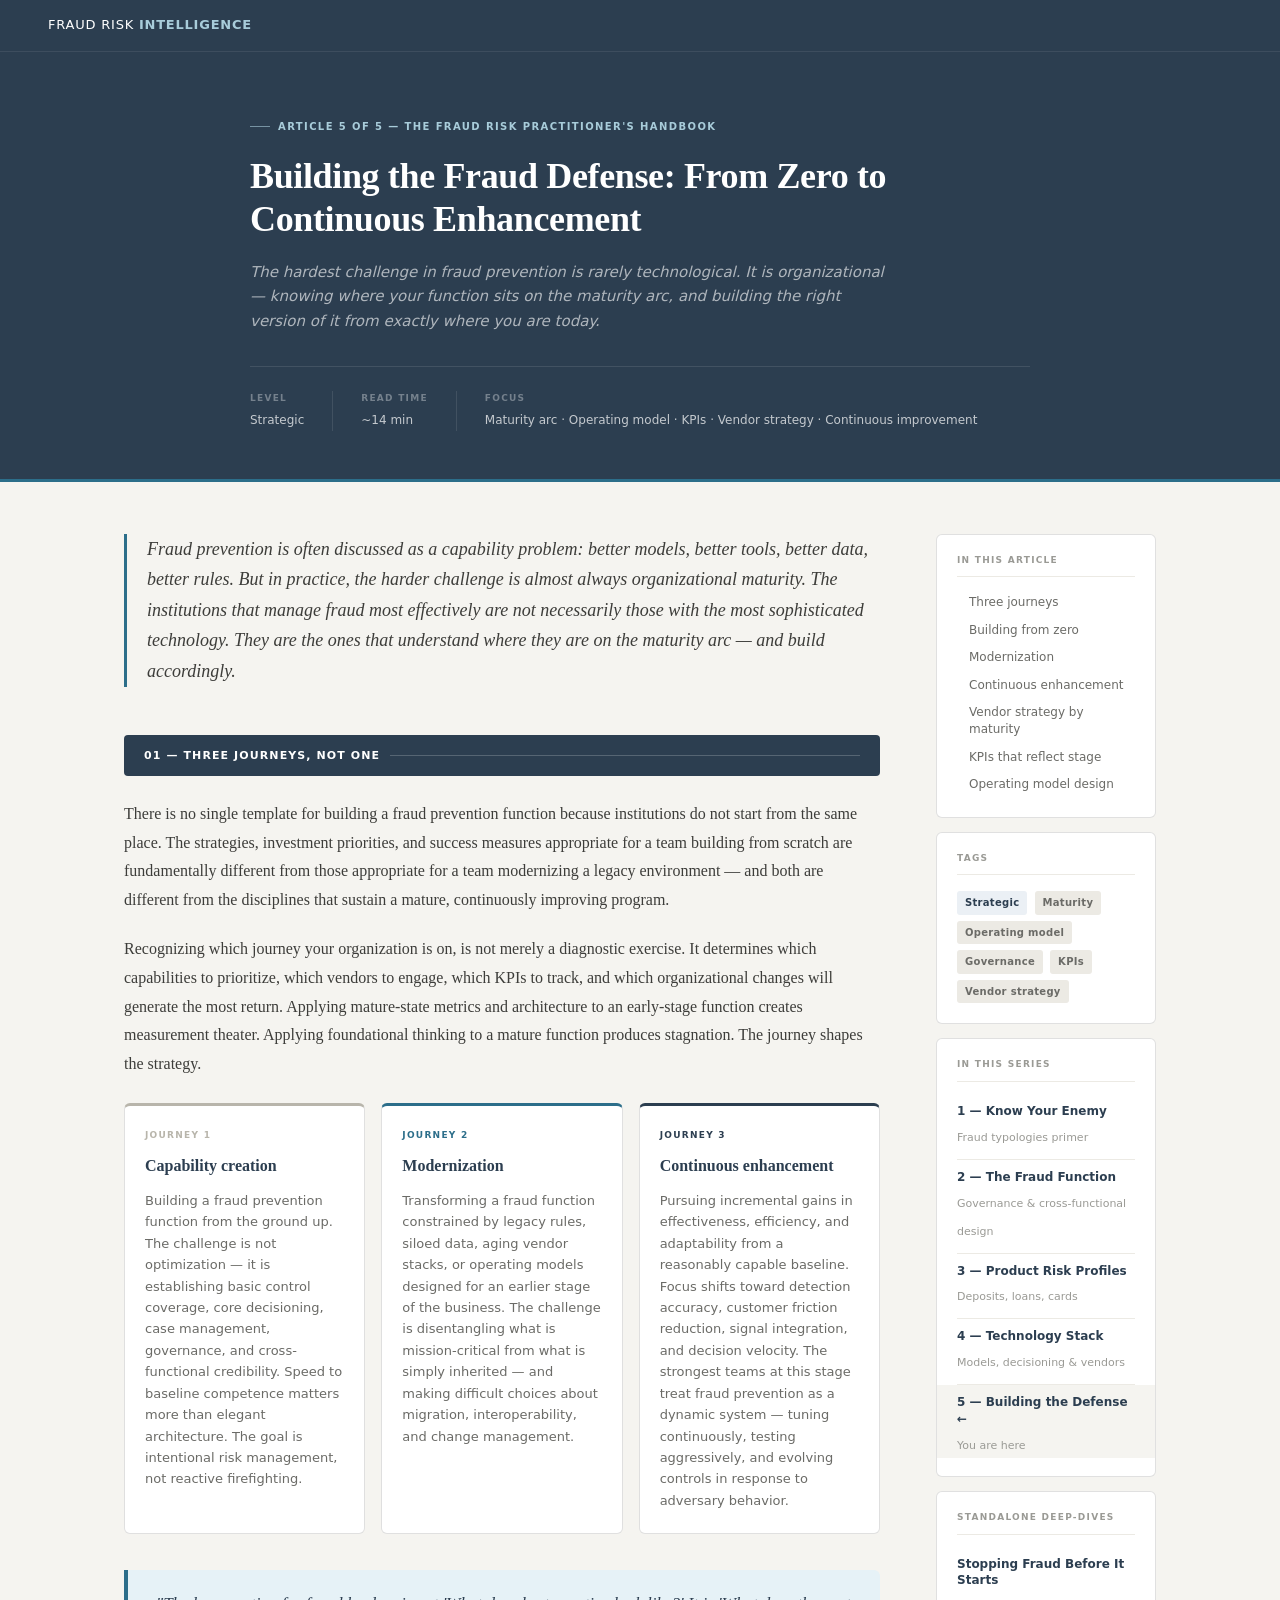
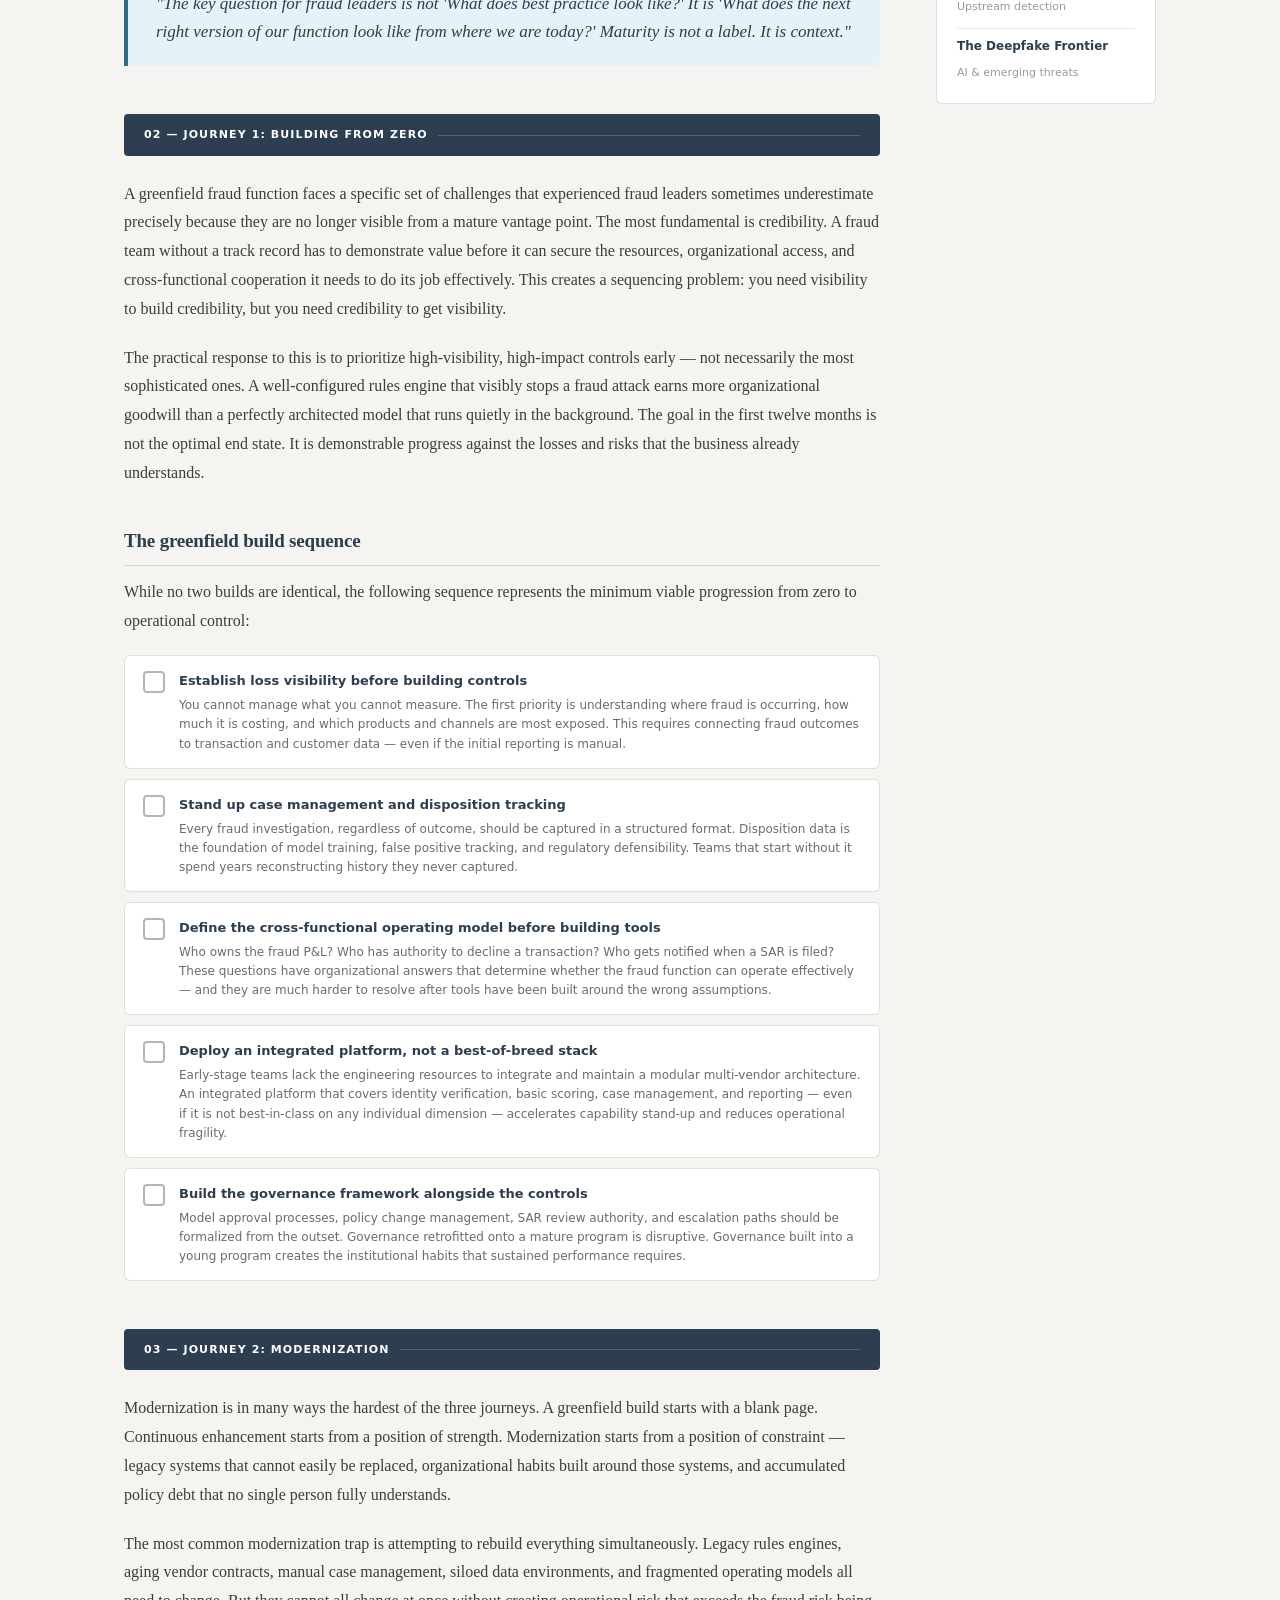
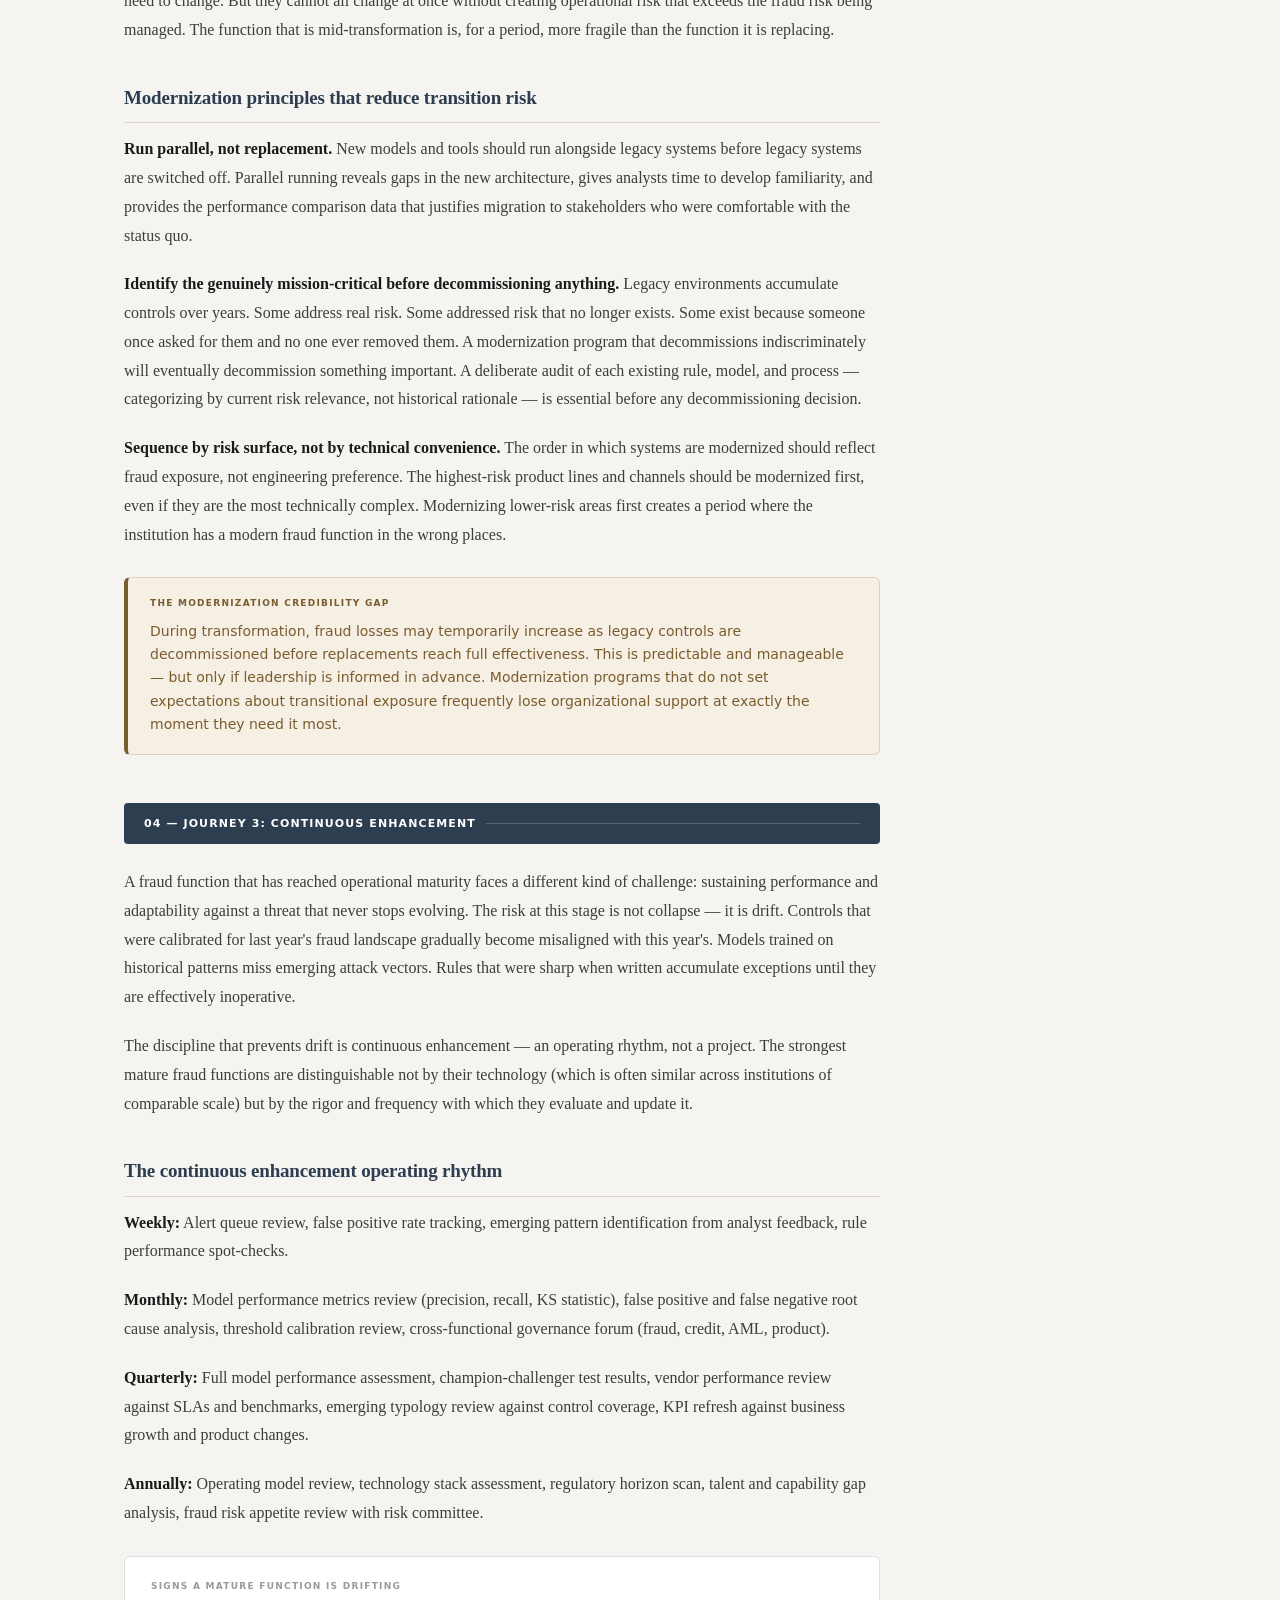
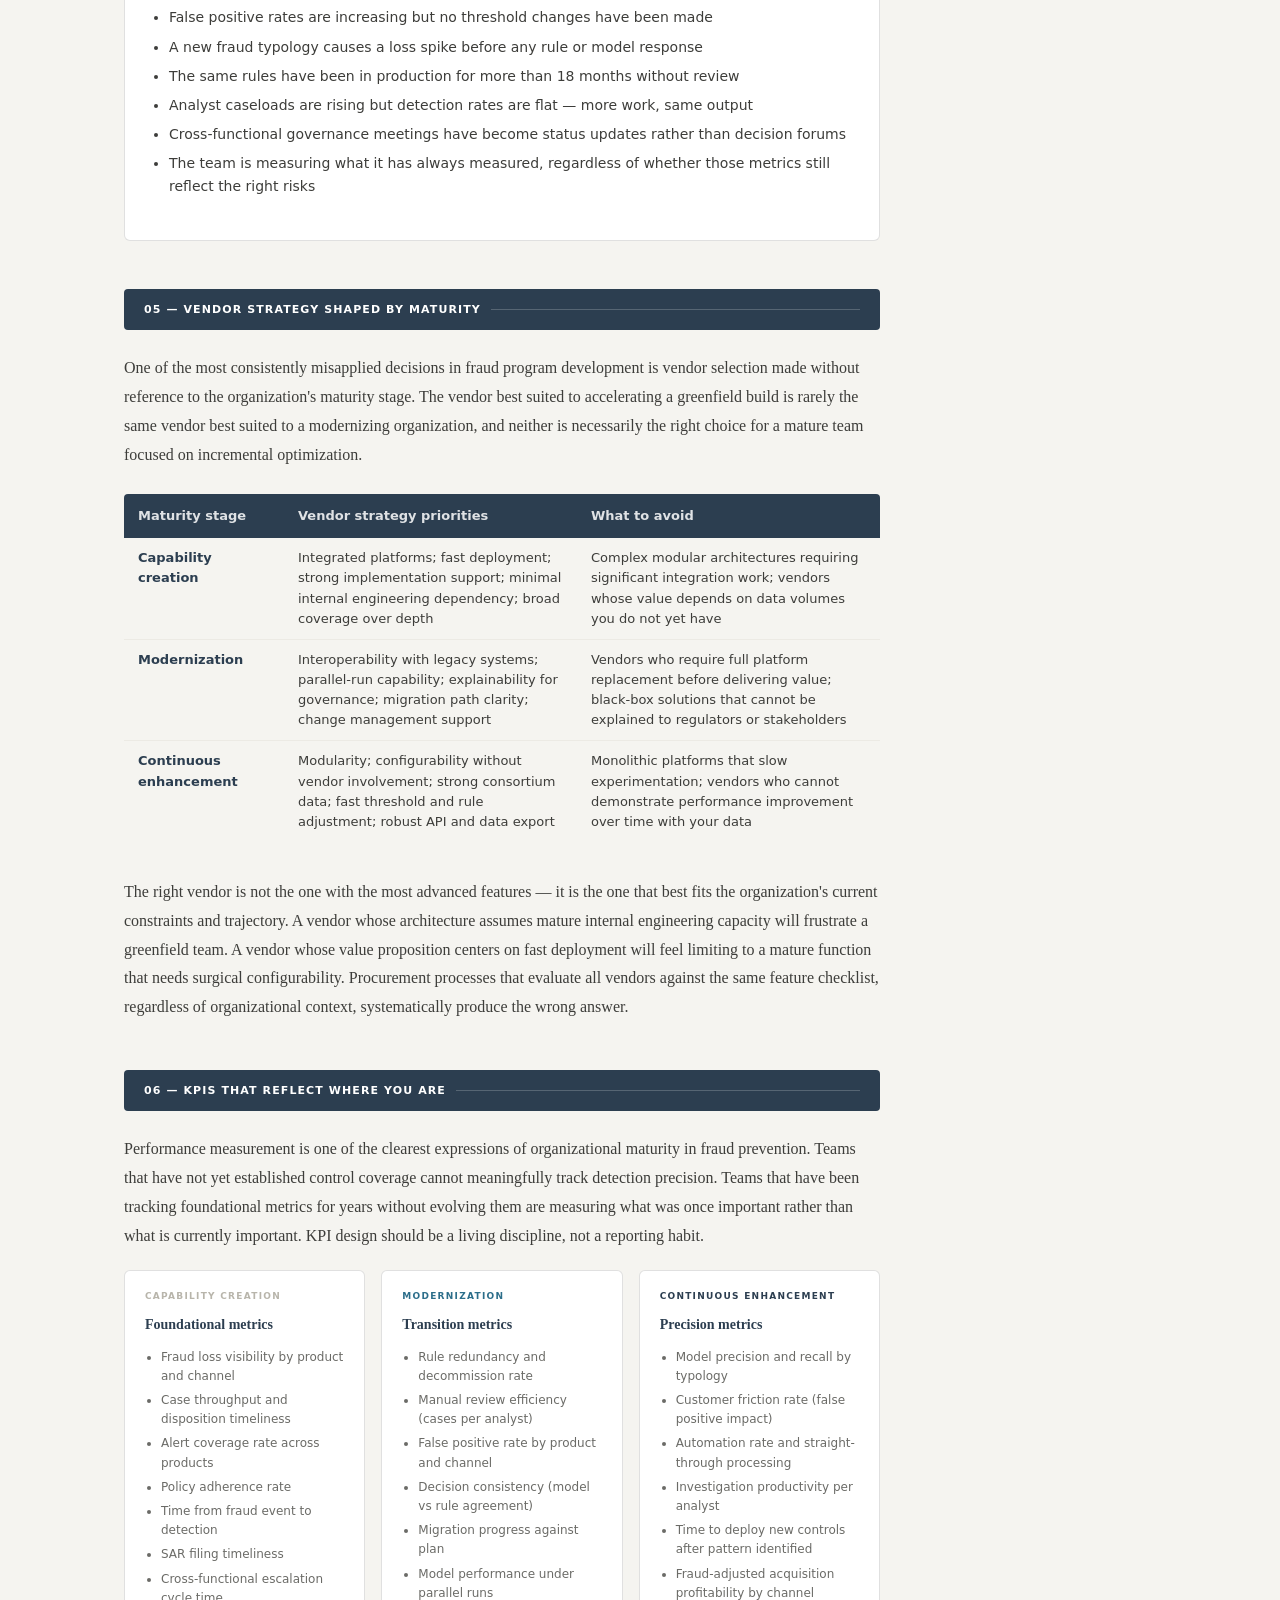
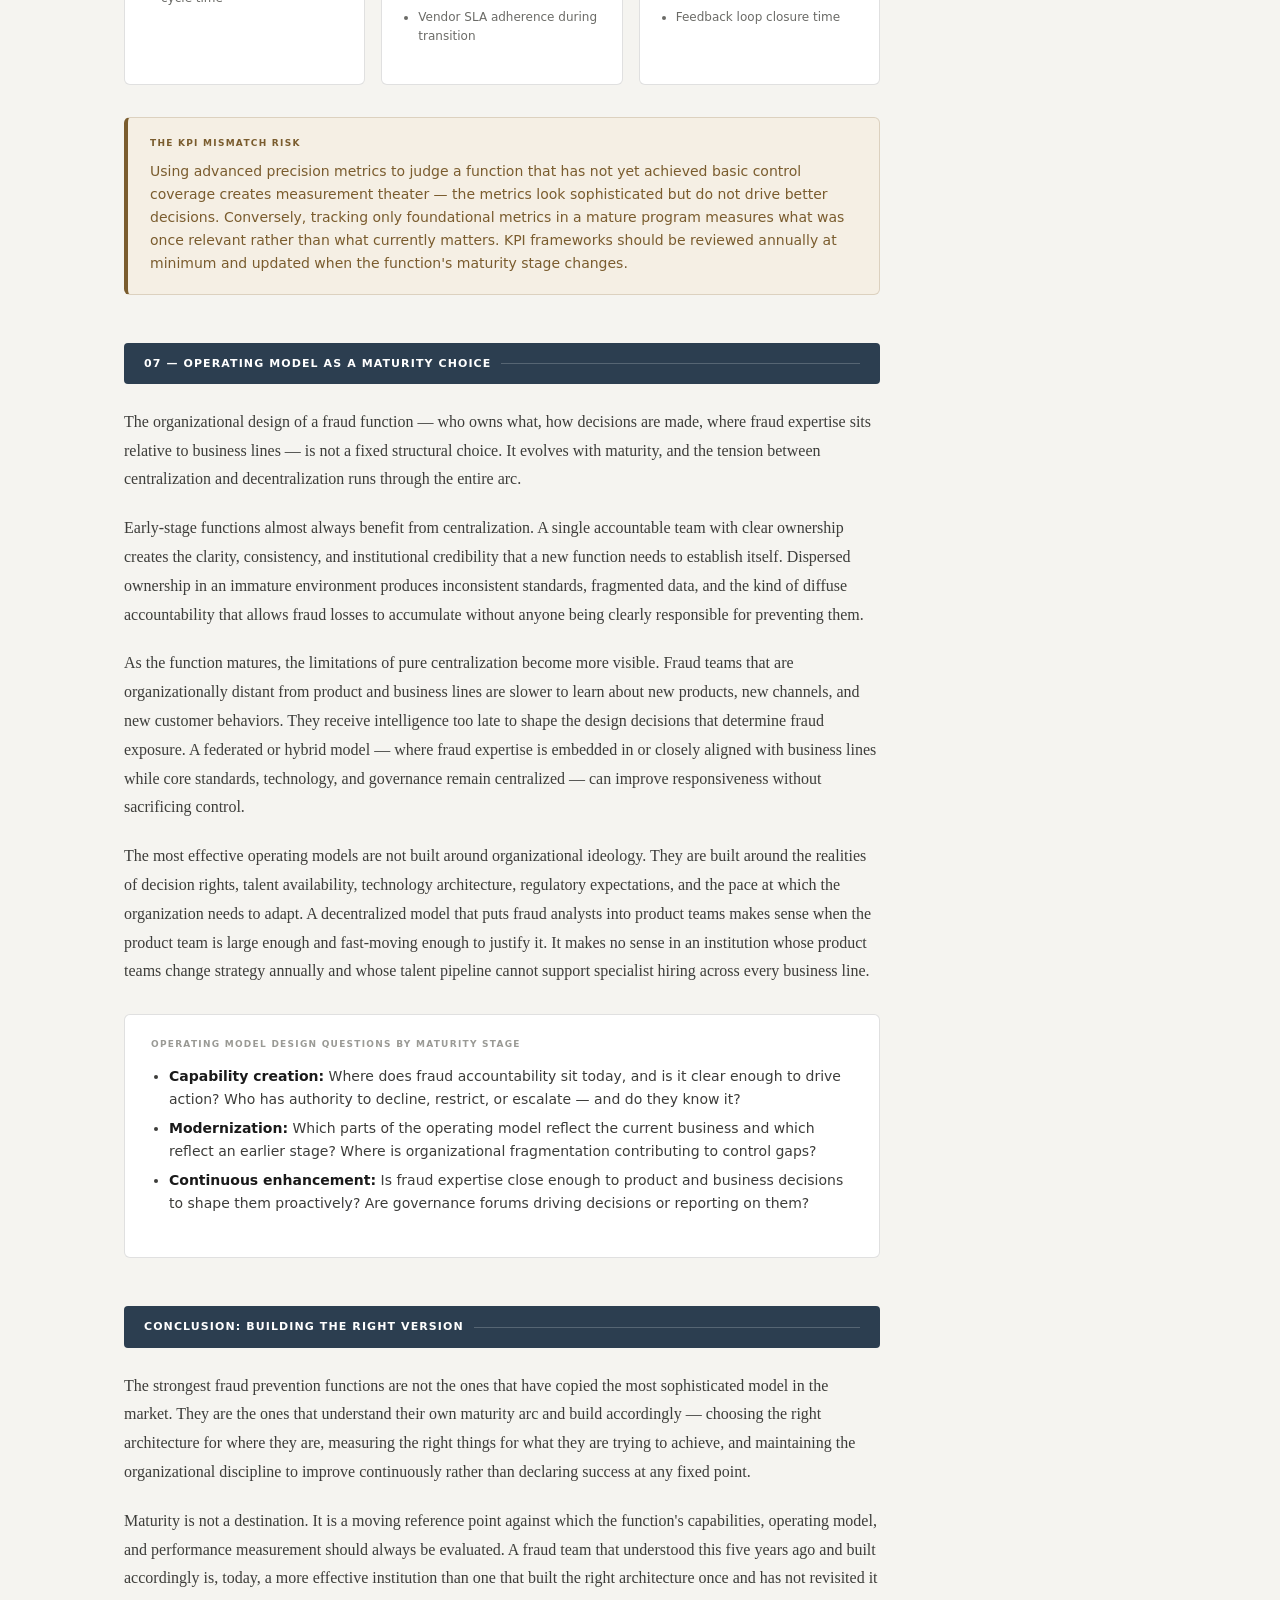
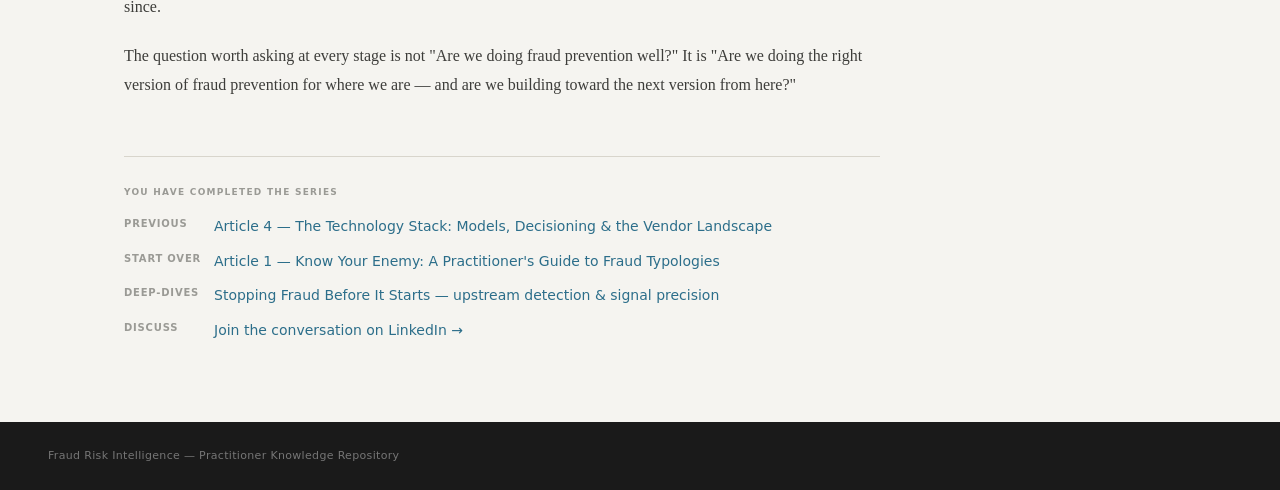
==== commit 0d31007f: "Add files via upload" ====
--- a/assets/articles/5. building-defenses.html
+++ b/assets/articles/5. building-defenses.html
@@ -158,7 +158,7 @@
 
 <nav>
   <a class="nav-brand" href="../index.html">Fraud Risk <em>Intelligence</em></a>
-  <a class="nav-back" href="../index.html">← All articles</a>
+  <!-- <a class="nav-back" href="../index.html">← All articles</a> -->
 </nav>
 
 <div class="article-header">
@@ -501,7 +501,7 @@
 
 <footer>
   <span>Fraud Risk Intelligence — Practitioner Knowledge Repository</span>
-  <a href="../index.html">← All articles</a>
+  <!-- <a href="../index.html">← All articles</a> -->
 </footer>
 
 <script>
